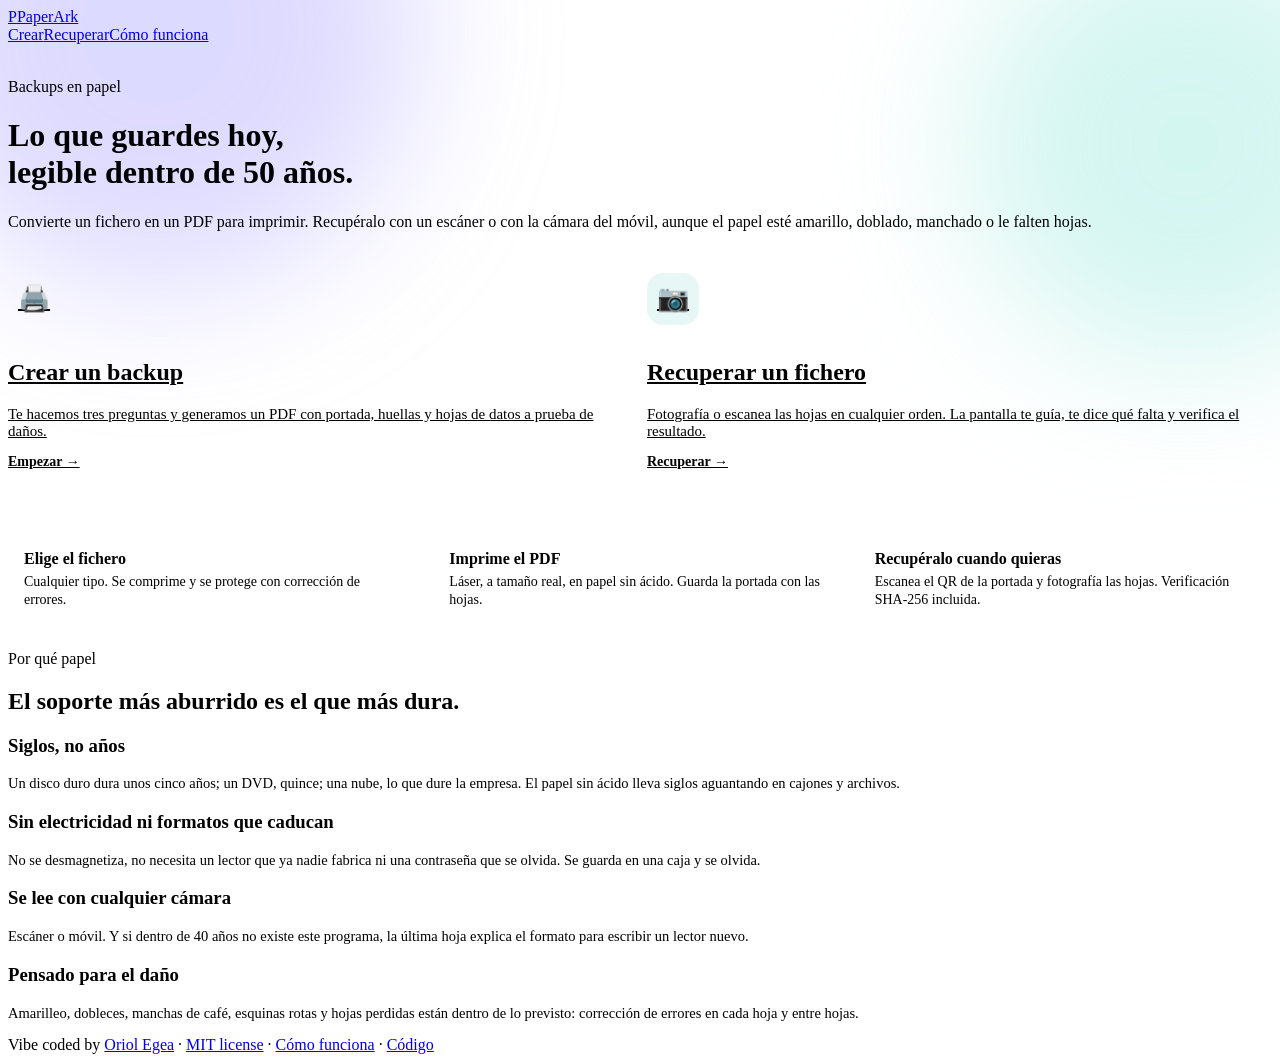
==== paperark/static/index.html @ a79d8cc0 "PaperArk 1.0: backups en papel (códec, web ES/EN, CLI, PDF con portada y QR) Fichero -> PDF imprimib" ====
<!doctype html>
<html lang="es"><head><meta charset="utf-8"><meta name="viewport" content="width=device-width, initial-scale=1, viewport-fit=cover">
<title>PaperArk</title><link rel="stylesheet" href="/static/app.css"><script src="/static/i18n.js"></script>
<style>
  .hero{position:relative;padding:34px 0 26px}
  .bg{position:absolute;top:0;left:0;right:0;height:640px;overflow:hidden;z-index:-1;pointer-events:none;
      -webkit-mask-image:linear-gradient(#000 70%,transparent);mask-image:linear-gradient(#000 70%,transparent)}
  .blob{position:absolute;filter:blur(70px);opacity:.6;border-radius:50%;animation:float 10s ease-in-out infinite}
  .b1{width:52vw;height:52vw;max-width:520px;max-height:520px;background:#c7c2ff;top:-18vw;left:-8vw}
  .b2{width:44vw;height:44vw;max-width:440px;max-height:440px;background:#b8f0e8;top:-6vw;right:-10vw;animation-delay:-5s}
  @keyframes float{0%,100%{transform:translate(0,0)}50%{transform:translate(20px,-24px)}}
  .actions{display:grid;grid-template-columns:1fr 1fr;gap:14px;align-items:stretch}
  .actions .card+.card{margin-top:0}
  @media (max-width:680px){.actions{grid-template-columns:1fr}}
  .act{display:flex;flex-direction:column;gap:14px;min-height:190px;justify-content:space-between;cursor:pointer;color:var(--ink);transition:transform .3s var(--spring),box-shadow .2s}
  .act:hover{transform:translateY(-4px);box-shadow:var(--shadow2)}
  .act .ic{width:52px;height:52px;border-radius:16px;display:grid;place-items:center;font-size:26px;background:var(--acc-soft)}
  .act.alt .ic{background:#e6f7f6}
  .act p{color:var(--muted);margin:0;font-size:15px}
  .act .go{color:var(--acc);font-weight:600;font-size:14px}
  .how{display:grid;grid-template-columns:repeat(3,1fr);gap:12px;margin-top:26px}
  @media (max-width:680px){.how{grid-template-columns:1fr}}
  .how div{background:var(--bg2);border:1px solid var(--line);border-radius:16px;padding:16px;animation:rise .6s var(--ease) both}
  .how div:nth-child(2){animation-delay:.1s}.how div:nth-child(3){animation-delay:.2s}
  .how b{display:block;margin-bottom:4px}.how span{font-size:14px;color:var(--muted)}
  .how .num{display:inline-grid;place-items:center;width:28px;height:28px;border-radius:50%;background:linear-gradient(135deg,var(--acc),var(--acc2));color:#fff;font-size:13px;font-weight:800;margin-bottom:10px}
</style></head>
<body><div class="bg"><i class="blob b1"></i><i class="blob b2"></i></div><div class="wrap">
  <div class="top"><a class="brand" href="/"><span class="logo">P</span>PaperArk</a><nav><a href="/create">Crear</a><a href="/restore">Recuperar</a><a href="/how"><span class="long">Cómo funciona</span><span class="short" hidden>Guía</span></a></nav></div>
  <div class="hero">
    <div class="kicker">Backups en papel</div>
    <h1>Lo que guardes hoy,<br>legible dentro de 50 años.</h1>
    <p class="lead">Convierte un fichero en un PDF para imprimir. Recupéralo con un escáner o con la cámara del móvil, aunque el papel esté amarillo, doblado, manchado o le falten hojas.</p>
  </div>
  <div class="actions">
    <a class="card act" href="/create"><span class="ic">🖨️</span><div><h2>Crear un backup</h2><p>Te hacemos tres preguntas y generamos un PDF con portada, huellas y hojas de datos a prueba de daños.</p></div><span class="go">Empezar →</span></a>
    <a class="card act alt" href="/restore"><span class="ic">📷</span><div><h2>Recuperar un fichero</h2><p>Fotografía o escanea las hojas en cualquier orden. La pantalla te guía, te dice qué falta y verifica el resultado.</p></div><span class="go">Recuperar →</span></a>
  </div>
  <div class="how">
    <div><span class="num">1</span><b>Elige el fichero</b><span>Cualquier tipo. Se comprime y se protege con corrección de errores.</span></div>
    <div><span class="num">2</span><b>Imprime el PDF</b><span>Láser, a tamaño real, en papel sin ácido. Guarda la portada con las hojas.</span></div>
    <div><span class="num">3</span><b>Recupéralo cuando quieras</b><span>Escanea el QR de la portada y fotografía las hojas. Verificación SHA-256 incluida.</span></div>
  </div>
  <section class="card" style="margin-top:26px">
    <div class="kicker">Por qué papel</div>
    <h2>El soporte más aburrido es el que más dura.</h2>
    <div class="grid2" style="margin-top:14px">
      <div><h3>Siglos, no años</h3><p class="muted" style="font-size:14.5px">Un disco duro dura unos cinco años; un DVD, quince; una nube, lo que dure la empresa. El papel sin ácido lleva siglos aguantando en cajones y archivos.</p></div>
      <div><h3>Sin electricidad ni formatos que caducan</h3><p class="muted" style="font-size:14.5px">No se desmagnetiza, no necesita un lector que ya nadie fabrica ni una contraseña que se olvida. Se guarda en una caja y se olvida.</p></div>
      <div><h3>Se lee con cualquier cámara</h3><p class="muted" style="font-size:14.5px">Escáner o móvil. Y si dentro de 40 años no existe este programa, la última hoja explica el formato para escribir un lector nuevo.</p></div>
      <div><h3>Pensado para el daño</h3><p class="muted" style="font-size:14.5px">Amarilleo, dobleces, manchas de café, esquinas rotas y hojas perdidas están dentro de lo previsto: corrección de errores en cada hoja y entre hojas.</p></div>
    </div>
  </section>
  <footer><span class="credit">Vibe coded by <a href="https://www.linkedin.com/in/oriolegea/" target="_blank" rel="noopener">Oriol Egea</a> · <a href="/license">MIT license</a> · <a href="/how"><span class="long">Cómo funciona</span><span class="short" hidden>Guía</span></a> · <a href="https://github.com/oegea/paperark" target="_blank" rel="noopener">Código</a></span></footer>
</div><script src="/static/fx.js" defer></script></body></html>
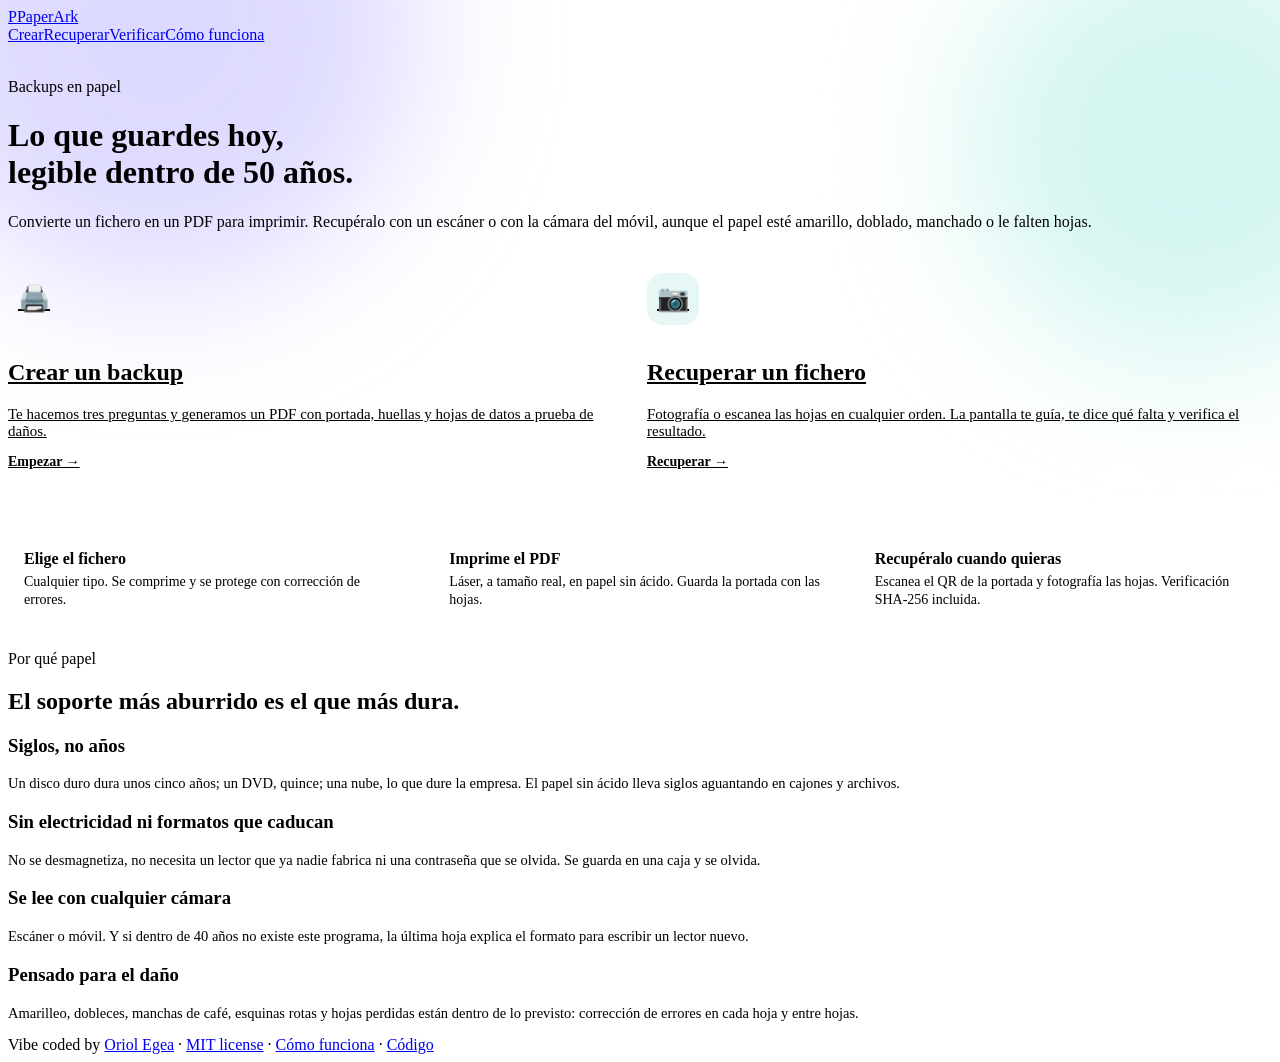
==== commit 221b6244: "Navegación unificada (Crear · Recuperar · Verificar · Guía) y ruta /verify sin hash Co-Authored-By: " ====
--- a/paperark/static/index.html
+++ b/paperark/static/index.html
@@ -26,7 +26,7 @@
   .how .num{display:inline-grid;place-items:center;width:28px;height:28px;border-radius:50%;background:linear-gradient(135deg,var(--acc),var(--acc2));color:#fff;font-size:13px;font-weight:800;margin-bottom:10px}
 </style></head>
 <body><div class="bg"><i class="blob b1"></i><i class="blob b2"></i></div><div class="wrap">
-  <div class="top"><a class="brand" href="/"><span class="logo">P</span>PaperArk</a><nav><a href="/create">Crear</a><a href="/restore">Recuperar</a><a href="/how"><span class="long">Cómo funciona</span><span class="short" hidden>Guía</span></a></nav></div>
+  <div class="top"><a class="brand" href="/"><span class="logo">P</span>PaperArk</a><nav><a href="/create">Crear</a><a href="/restore">Recuperar</a><a href="/verify">Verificar</a><a href="/how"><span class="long">Cómo funciona</span><span class="short" hidden>Guía</span></a></nav></div>
   <div class="hero">
     <div class="kicker">Backups en papel</div>
     <h1>Lo que guardes hoy,<br>legible dentro de 50 años.</h1>
